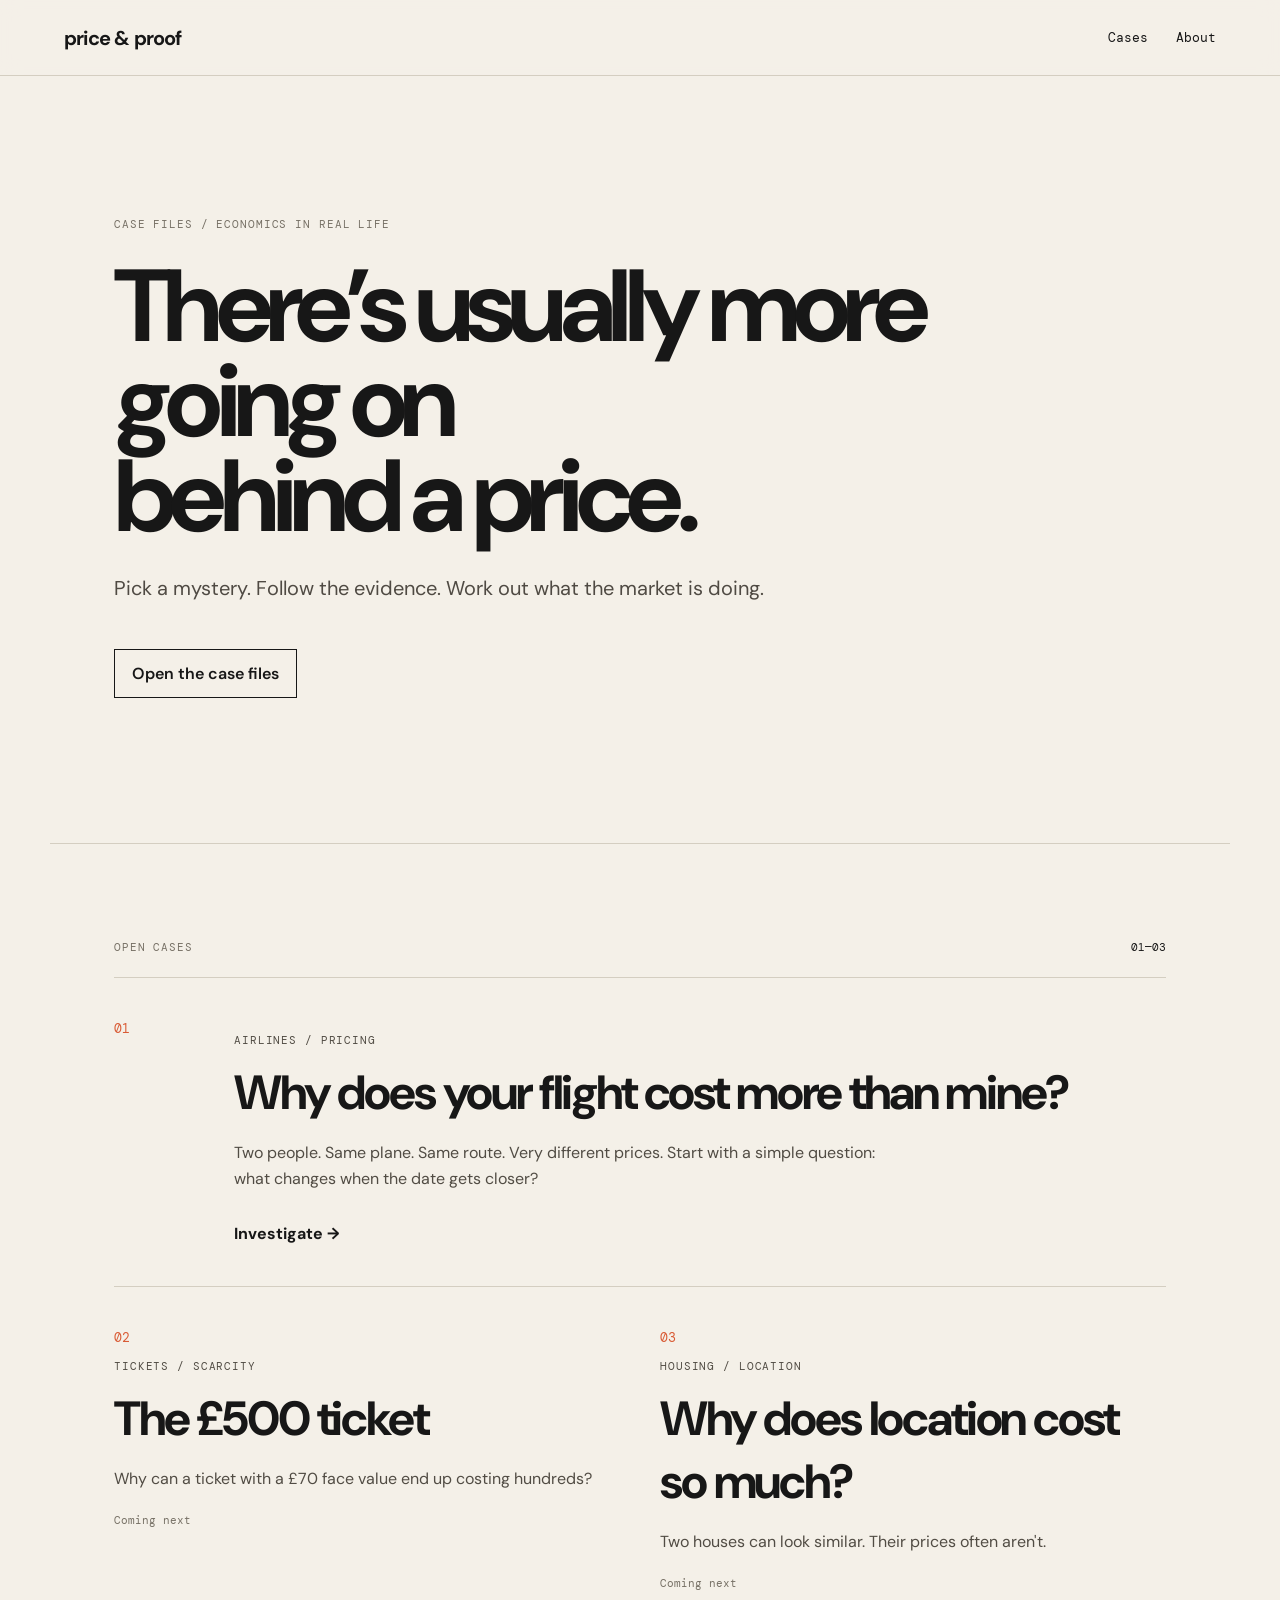
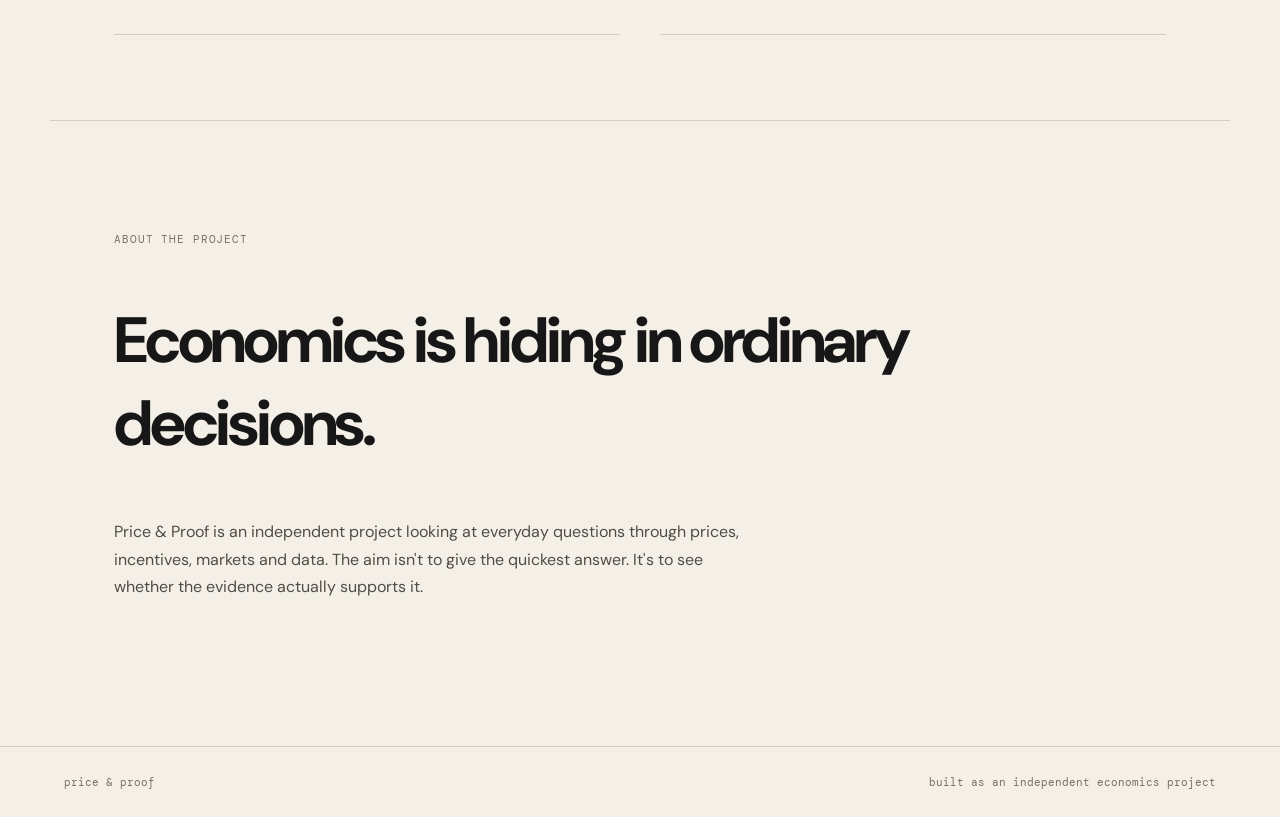
==== index.html @ cdd9c15e "Add files via upload" ====
<!doctype html>
<html lang="en">
<head>
<meta charset="utf-8">
<meta name="viewport" content="width=device-width,initial-scale=1">
<title>Price & Proof</title>
<link rel="stylesheet" href="style.css">
</head>
<body>
<header class="top">
  <a class="brand" href="index.html">price & proof</a>
  <nav><a href="#cases">Cases</a><a href="#about">About</a></nav>
</header>

<main>
<section class="hero">
  <p class="eyebrow">CASE FILES / ECONOMICS IN REAL LIFE</p>
  <h1>There’s usually more going on<br>behind a price.</h1>
  <p class="intro">Pick a mystery. Follow the evidence. Work out what the market is doing.</p>
  <a class="button" href="#cases">Open the case files</a>
</section>

<section id="cases" class="cases">
  <div class="section-head"><p class="eyebrow">OPEN CASES</p><p>01—03</p></div>
  <article class="case featured">
    <div class="case-number">01</div>
    <div>
      <p class="tag">AIRLINES / PRICING</p>
      <h2>Why does your flight cost more than mine?</h2>
      <p>Two people. Same plane. Same route. Very different prices. Start with a simple question: what changes when the date gets closer?</p>
      <a class="text-link" href="case-01.html">Investigate →</a>
    </div>
  </article>
  <div class="grid">
    <article class="case">
      <div class="case-number">02</div><p class="tag">TICKETS / SCARCITY</p>
      <h2>The £500 ticket</h2>
      <p>Why can a ticket with a £70 face value end up costing hundreds?</p>
      <span class="soon">Coming next</span>
    </article>
    <article class="case">
      <div class="case-number">03</div><p class="tag">HOUSING / LOCATION</p>
      <h2>Why does location cost so much?</h2>
      <p>Two houses can look similar. Their prices often aren't.</p>
      <span class="soon">Coming next</span>
    </article>
  </div>
</section>

<section id="about" class="about">
  <p class="eyebrow">ABOUT THE PROJECT</p>
  <h2>Economics is hiding in ordinary decisions.</h2>
  <p>Price & Proof is an independent project looking at everyday questions through prices, incentives, markets and data. The aim isn't to give the quickest answer. It's to see whether the evidence actually supports it.</p>
</section>
</main>

<footer><span>price & proof</span><span>built as an independent economics project</span></footer>
</body>
</html>
---- style.css ----
@import url('https://fonts.googleapis.com/css2?family=DM+Mono:wght@400;500&family=DM+Sans:wght@400;500;600;700&display=swap');
:root{--ink:#171717;--paper:#f4f0e8;--muted:#777166;--line:#d4cec1;--accent:#d95b35}
*{box-sizing:border-box}html{scroll-behavior:smooth}body{margin:0;background:var(--paper);color:var(--ink);font-family:"DM Sans",Arial,sans-serif}a{color:inherit;text-decoration:none}.top{height:76px;border-bottom:1px solid var(--line);display:flex;align-items:center;justify-content:space-between;padding:0 5vw;position:sticky;top:0;background:rgba(244,240,232,.94);backdrop-filter:blur(10px);z-index:5}.brand{font-weight:700;letter-spacing:-.04em;font-size:20px}.top nav{display:flex;gap:28px;font:13px "DM Mono",monospace}.top nav a:hover,.text-link:hover{color:var(--accent)}main{max-width:1180px;margin:auto}.hero{padding:130px 5vw 145px;border-bottom:1px solid var(--line)}.eyebrow{font:11px "DM Mono",monospace;letter-spacing:.08em;text-transform:uppercase;color:var(--muted)}h1{font-size:clamp(48px,8vw,104px);line-height:.93;letter-spacing:-.065em;max-width:1000px;margin:28px 0}.intro{font-size:20px;line-height:1.5;max-width:650px;color:#4f4a43}.button{display:inline-block;margin-top:26px;border:1px solid var(--ink);padding:13px 17px;font-weight:600}.button:hover{background:var(--ink);color:var(--paper)}.cases{padding:85px 5vw}.section-head,.chart-head{display:flex;justify-content:space-between;align-items:center;border-bottom:1px solid var(--line);padding-bottom:12px;font:11px "DM Mono",monospace}.case{padding:42px 0;border-bottom:1px solid var(--line)}.featured{display:grid;grid-template-columns:100px 1fr;gap:20px}.case-number{font:13px "DM Mono",monospace;color:var(--accent)}.tag{font:11px "DM Mono",monospace;color:var(--muted);letter-spacing:.08em}.case h2{font-size:clamp(28px,4vw,48px);letter-spacing:-.045em;margin:12px 0}.case p{max-width:650px;line-height:1.65;color:#514c44}.text-link{display:inline-block;margin-top:14px;font-weight:700}.grid{display:grid;grid-template-columns:1fr 1fr;gap:40px}.soon{font:11px "DM Mono",monospace;color:var(--muted)}.about{border-top:1px solid var(--line);padding:100px 5vw 130px}.about h2{font-size:clamp(34px,5vw,64px);max-width:800px;letter-spacing:-.05em}.about p:last-child{max-width:650px;line-height:1.7;color:#514c44}.case-hero{padding:110px 5vw 80px;border-bottom:1px solid var(--line)}.case-hero h1{max-width:900px}.investigation{padding:70px 5vw}.question{max-width:700px;margin-bottom:55px}.question h2,.split h2,.verdict h2,.limits h2{font-size:clamp(30px,4vw,52px);letter-spacing:-.05em;line-height:1.02}.chart-card{border:1px solid var(--line);padding:25px;margin-bottom:70px}.bars{height:360px;display:flex;align-items:end;gap:5vw;padding:40px 3vw 0;border-bottom:1px solid var(--line)}.bars div{height:100%;flex:1;display:flex;flex-direction:column;justify-content:end;align-items:center;gap:9px}.bars i{display:block;width:55%;background:var(--ink);min-height:25px}.bars b{font:13px "DM Mono",monospace}.bars span{font:10px "DM Mono",monospace;color:var(--muted)}.note{font:11px "DM Mono",monospace;color:var(--muted);margin:18px 0 0}.split{display:grid;grid-template-columns:1fr 1fr;gap:70px;padding:25px 0 80px;border-bottom:1px solid var(--line)}.split p:not(.eyebrow),.verdict p,.limits p{line-height:1.7;color:#514c44}.verdict{padding:90px 0;border-bottom:1px solid var(--line);max-width:800px}.limits{padding:90px 0 50px;max-width:800px}footer{border-top:1px solid var(--line);padding:28px 5vw;display:flex;justify-content:space-between;font:11px "DM Mono",monospace;color:var(--muted)}@media(max-width:700px){.grid,.split{grid-template-columns:1fr}.featured{grid-template-columns:45px 1fr}.bars{gap:12px}.top nav{gap:14px}.hero{padding-top:90px}.bars i{width:70%}}
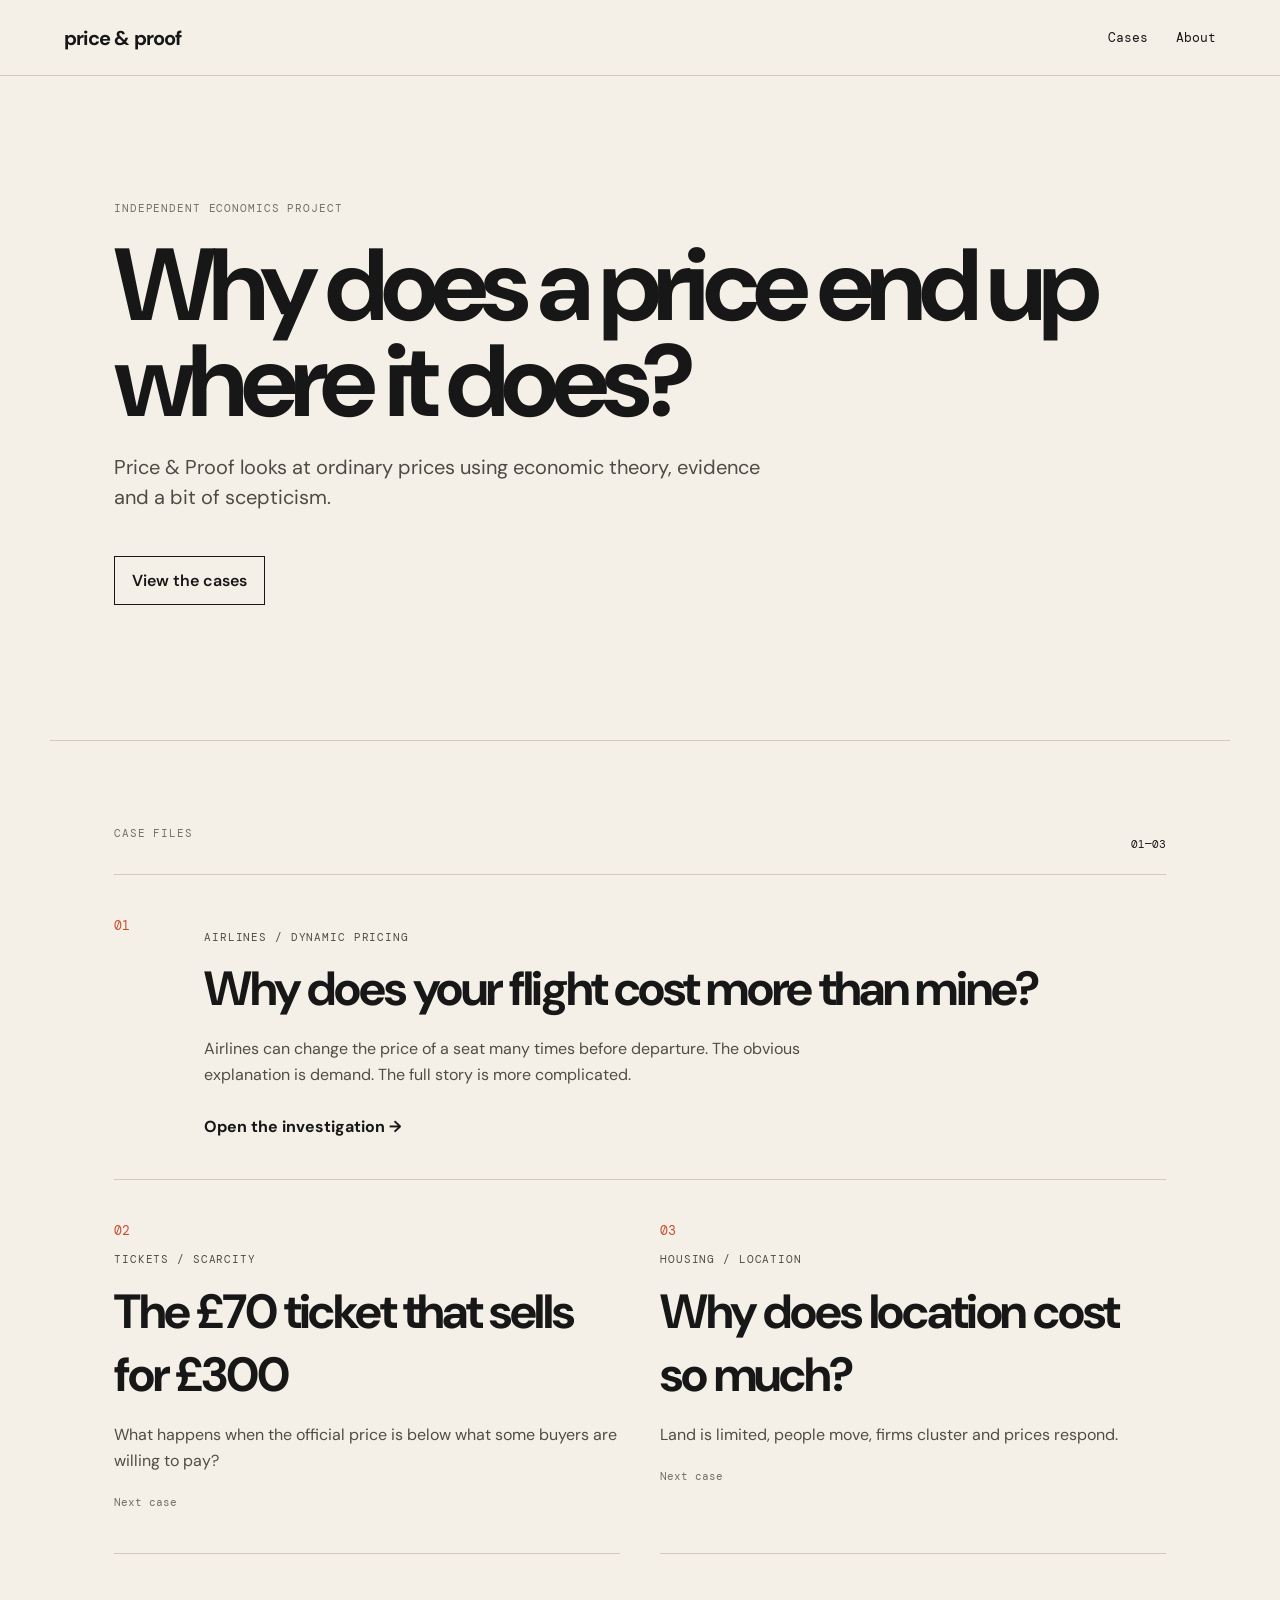
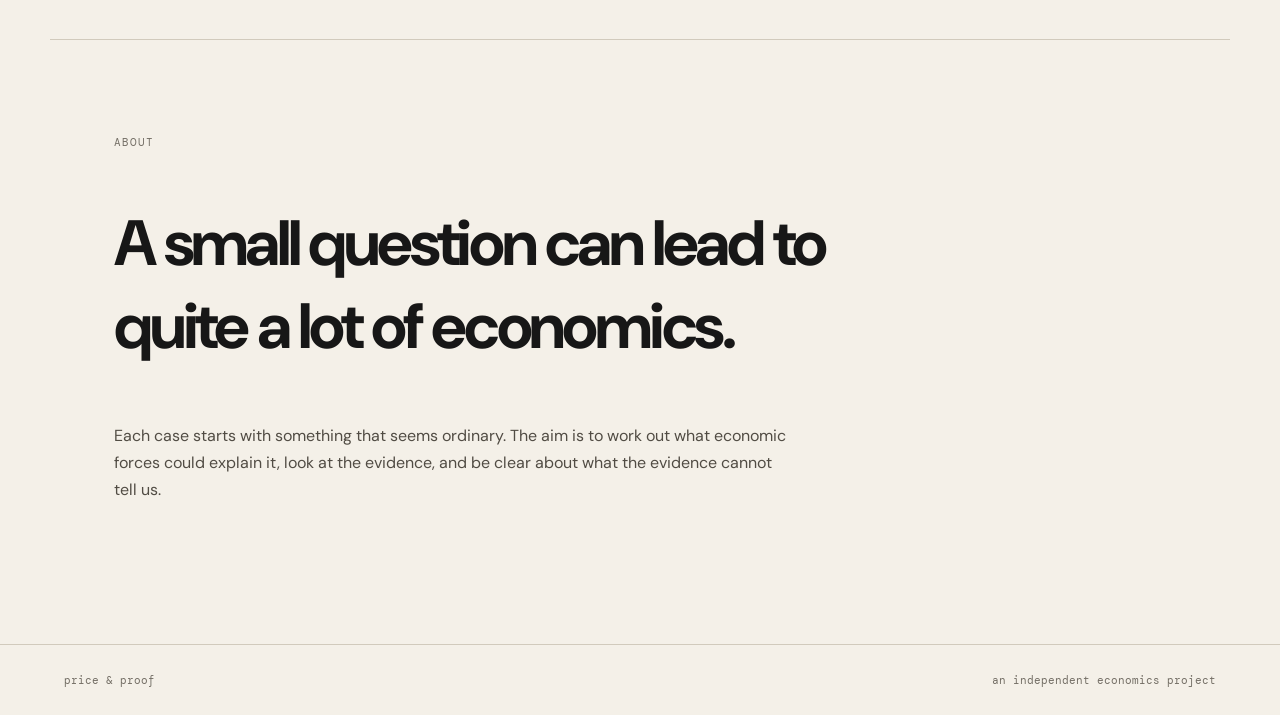
==== commit b6ba0835: "Add files via upload" ====
--- a/index.html
+++ b/index.html
@@ -3,57 +3,61 @@
 <head>
 <meta charset="utf-8">
 <meta name="viewport" content="width=device-width,initial-scale=1">
-<title>Price & Proof</title>
+<title>Price &amp; Proof</title>
 <link rel="stylesheet" href="style.css">
 </head>
 <body>
 <header class="top">
-  <a class="brand" href="index.html">price & proof</a>
+  <a class="brand" href="index.html">price &amp; proof</a>
   <nav><a href="#cases">Cases</a><a href="#about">About</a></nav>
 </header>
 
 <main>
 <section class="hero">
-  <p class="eyebrow">CASE FILES / ECONOMICS IN REAL LIFE</p>
-  <h1>There’s usually more going on<br>behind a price.</h1>
-  <p class="intro">Pick a mystery. Follow the evidence. Work out what the market is doing.</p>
-  <a class="button" href="#cases">Open the case files</a>
+  <p class="eyebrow">INDEPENDENT ECONOMICS PROJECT</p>
+  <h1>Why does a price end up where it does?</h1>
+  <p class="intro">Price &amp; Proof looks at ordinary prices using economic theory, evidence and a bit of scepticism.</p>
+  <a class="button" href="#cases">View the cases</a>
 </section>
 
 <section id="cases" class="cases">
-  <div class="section-head"><p class="eyebrow">OPEN CASES</p><p>01—03</p></div>
+  <div class="section-head"><p class="eyebrow">CASE FILES</p><p>01—03</p></div>
+
   <article class="case featured">
     <div class="case-number">01</div>
     <div>
-      <p class="tag">AIRLINES / PRICING</p>
+      <p class="tag">AIRLINES / DYNAMIC PRICING</p>
       <h2>Why does your flight cost more than mine?</h2>
-      <p>Two people. Same plane. Same route. Very different prices. Start with a simple question: what changes when the date gets closer?</p>
-      <a class="text-link" href="case-01.html">Investigate →</a>
+      <p>Airlines can change the price of a seat many times before departure. The obvious explanation is demand. The full story is more complicated.</p>
+      <a class="text-link" href="case-01.html">Open the investigation →</a>
     </div>
   </article>
+
   <div class="grid">
     <article class="case">
-      <div class="case-number">02</div><p class="tag">TICKETS / SCARCITY</p>
-      <h2>The £500 ticket</h2>
-      <p>Why can a ticket with a £70 face value end up costing hundreds?</p>
-      <span class="soon">Coming next</span>
+      <div class="case-number">02</div>
+      <p class="tag">TICKETS / SCARCITY</p>
+      <h2>The £70 ticket that sells for £300</h2>
+      <p>What happens when the official price is below what some buyers are willing to pay?</p>
+      <span class="soon">Next case</span>
     </article>
     <article class="case">
-      <div class="case-number">03</div><p class="tag">HOUSING / LOCATION</p>
+      <div class="case-number">03</div>
+      <p class="tag">HOUSING / LOCATION</p>
       <h2>Why does location cost so much?</h2>
-      <p>Two houses can look similar. Their prices often aren't.</p>
-      <span class="soon">Coming next</span>
+      <p>Land is limited, people move, firms cluster and prices respond.</p>
+      <span class="soon">Next case</span>
     </article>
   </div>
 </section>
 
 <section id="about" class="about">
-  <p class="eyebrow">ABOUT THE PROJECT</p>
-  <h2>Economics is hiding in ordinary decisions.</h2>
-  <p>Price & Proof is an independent project looking at everyday questions through prices, incentives, markets and data. The aim isn't to give the quickest answer. It's to see whether the evidence actually supports it.</p>
+  <p class="eyebrow">ABOUT</p>
+  <h2>A small question can lead to quite a lot of economics.</h2>
+  <p>Each case starts with something that seems ordinary. The aim is to work out what economic forces could explain it, look at the evidence, and be clear about what the evidence cannot tell us.</p>
 </section>
 </main>
 
-<footer><span>price & proof</span><span>built as an independent economics project</span></footer>
+<footer><span>price &amp; proof</span><span>an independent economics project</span></footer>
 </body>
 </html>
--- a/style.css
+++ b/style.css
@@ -1,3 +1,3 @@
 @import url('https://fonts.googleapis.com/css2?family=DM+Mono:wght@400;500&family=DM+Sans:wght@400;500;600;700&display=swap');
-:root{--ink:#171717;--paper:#f4f0e8;--muted:#777166;--line:#d4cec1;--accent:#d95b35}
-*{box-sizing:border-box}html{scroll-behavior:smooth}body{margin:0;background:var(--paper);color:var(--ink);font-family:"DM Sans",Arial,sans-serif}a{color:inherit;text-decoration:none}.top{height:76px;border-bottom:1px solid var(--line);display:flex;align-items:center;justify-content:space-between;padding:0 5vw;position:sticky;top:0;background:rgba(244,240,232,.94);backdrop-filter:blur(10px);z-index:5}.brand{font-weight:700;letter-spacing:-.04em;font-size:20px}.top nav{display:flex;gap:28px;font:13px "DM Mono",monospace}.top nav a:hover,.text-link:hover{color:var(--accent)}main{max-width:1180px;margin:auto}.hero{padding:130px 5vw 145px;border-bottom:1px solid var(--line)}.eyebrow{font:11px "DM Mono",monospace;letter-spacing:.08em;text-transform:uppercase;color:var(--muted)}h1{font-size:clamp(48px,8vw,104px);line-height:.93;letter-spacing:-.065em;max-width:1000px;margin:28px 0}.intro{font-size:20px;line-height:1.5;max-width:650px;color:#4f4a43}.button{display:inline-block;margin-top:26px;border:1px solid var(--ink);padding:13px 17px;font-weight:600}.button:hover{background:var(--ink);color:var(--paper)}.cases{padding:85px 5vw}.section-head,.chart-head{display:flex;justify-content:space-between;align-items:center;border-bottom:1px solid var(--line);padding-bottom:12px;font:11px "DM Mono",monospace}.case{padding:42px 0;border-bottom:1px solid var(--line)}.featured{display:grid;grid-template-columns:100px 1fr;gap:20px}.case-number{font:13px "DM Mono",monospace;color:var(--accent)}.tag{font:11px "DM Mono",monospace;color:var(--muted);letter-spacing:.08em}.case h2{font-size:clamp(28px,4vw,48px);letter-spacing:-.045em;margin:12px 0}.case p{max-width:650px;line-height:1.65;color:#514c44}.text-link{display:inline-block;margin-top:14px;font-weight:700}.grid{display:grid;grid-template-columns:1fr 1fr;gap:40px}.soon{font:11px "DM Mono",monospace;color:var(--muted)}.about{border-top:1px solid var(--line);padding:100px 5vw 130px}.about h2{font-size:clamp(34px,5vw,64px);max-width:800px;letter-spacing:-.05em}.about p:last-child{max-width:650px;line-height:1.7;color:#514c44}.case-hero{padding:110px 5vw 80px;border-bottom:1px solid var(--line)}.case-hero h1{max-width:900px}.investigation{padding:70px 5vw}.question{max-width:700px;margin-bottom:55px}.question h2,.split h2,.verdict h2,.limits h2{font-size:clamp(30px,4vw,52px);letter-spacing:-.05em;line-height:1.02}.chart-card{border:1px solid var(--line);padding:25px;margin-bottom:70px}.bars{height:360px;display:flex;align-items:end;gap:5vw;padding:40px 3vw 0;border-bottom:1px solid var(--line)}.bars div{height:100%;flex:1;display:flex;flex-direction:column;justify-content:end;align-items:center;gap:9px}.bars i{display:block;width:55%;background:var(--ink);min-height:25px}.bars b{font:13px "DM Mono",monospace}.bars span{font:10px "DM Mono",monospace;color:var(--muted)}.note{font:11px "DM Mono",monospace;color:var(--muted);margin:18px 0 0}.split{display:grid;grid-template-columns:1fr 1fr;gap:70px;padding:25px 0 80px;border-bottom:1px solid var(--line)}.split p:not(.eyebrow),.verdict p,.limits p{line-height:1.7;color:#514c44}.verdict{padding:90px 0;border-bottom:1px solid var(--line);max-width:800px}.limits{padding:90px 0 50px;max-width:800px}footer{border-top:1px solid var(--line);padding:28px 5vw;display:flex;justify-content:space-between;font:11px "DM Mono",monospace;color:var(--muted)}@media(max-width:700px){.grid,.split{grid-template-columns:1fr}.featured{grid-template-columns:45px 1fr}.bars{gap:12px}.top nav{gap:14px}.hero{padding-top:90px}.bars i{width:70%}}
+:root{--ink:#171717;--paper:#f4f0e8;--muted:#746f66;--line:#d1cabc;--accent:#c64f2f;--soft:#e9e3d8}
+*{box-sizing:border-box}html{scroll-behavior:smooth}body{margin:0;background:var(--paper);color:var(--ink);font-family:"DM Sans",Arial,sans-serif}a{color:inherit;text-decoration:none}.top{height:76px;border-bottom:1px solid var(--line);display:flex;align-items:center;justify-content:space-between;padding:0 5vw;position:sticky;top:0;background:rgba(244,240,232,.95);backdrop-filter:blur(8px);z-index:5}.brand{font-weight:700;letter-spacing:-.04em;font-size:20px}.top nav{display:flex;gap:28px;font:13px "DM Mono",monospace}.top nav a:hover,.text-link:hover{color:var(--accent)}main{max-width:1180px;margin:auto}.hero{padding:125px 5vw 135px;border-bottom:1px solid var(--line)}.eyebrow{font:11px "DM Mono",monospace;letter-spacing:.08em;text-transform:uppercase;color:var(--muted);margin:0 0 14px}h1{font-size:clamp(48px,8vw,104px);line-height:.94;letter-spacing:-.065em;max-width:1000px;margin:22px 0}.intro{font-size:20px;line-height:1.5;max-width:670px;color:#4f4a43}.button{display:inline-block;margin-top:24px;border:1px solid var(--ink);padding:13px 17px;font-weight:600}.button:hover{background:var(--ink);color:var(--paper)}.cases{padding:85px 5vw}.section-head,.chart-head{display:flex;justify-content:space-between;border-bottom:1px solid var(--line);padding-bottom:12px;font:11px "DM Mono",monospace}.case{padding:42px 0;border-bottom:1px solid var(--line)}.featured{display:grid;grid-template-columns:70px 1fr;gap:20px}.case-number{font:13px "DM Mono",monospace;color:var(--accent)}.tag{font:11px "DM Mono",monospace;color:var(--muted);letter-spacing:.08em}.case h2{font-size:clamp(28px,4vw,48px);letter-spacing:-.045em;margin:10px 0}.case p{max-width:680px;line-height:1.65;color:#514c44}.text-link{display:inline-block;margin-top:12px;font-weight:700}.grid{display:grid;grid-template-columns:1fr 1fr;gap:40px}.soon{font:11px "DM Mono",monospace;color:var(--muted)}.about{border-top:1px solid var(--line);padding:95px 5vw 125px}.about h2{font-size:clamp(34px,5vw,64px);max-width:800px;letter-spacing:-.05em}.about p:last-child{max-width:680px;line-height:1.7;color:#514c44}.case-hero{padding:105px 5vw 80px;border-bottom:1px solid var(--line)}.case-hero h1{max-width:920px}.investigation{padding:65px 5vw}.box{max-width:820px;background:var(--soft);padding:28px 30px;margin-bottom:75px}.box p:last-child{font-size:19px;line-height:1.6;margin-bottom:0}.content{max-width:820px;padding:10px 0 70px}.content h2,.verdict h2,.limits h2{font-size:clamp(30px,4vw,52px);letter-spacing:-.05em;line-height:1.04;margin:0 0 20px}.content p{line-height:1.75;color:#514c44}.twocol{display:grid;grid-template-columns:1fr 1fr;gap:40px;margin:30px 0}.twocol h3{font-size:20px;margin-bottom:8px}.interactive{border:1px solid var(--line);padding:28px;margin-top:28px}.interactive label{display:block;margin-bottom:20px}.interactive input{width:100%;accent-color:var(--accent)}.results{display:grid;grid-template-columns:repeat(3,1fr);border-top:1px solid var(--line);margin-top:30px}.results div{padding:22px 12px 5px;border-right:1px solid var(--line)}.results div:last-child{border-right:0}.results span{display:block;font:10px "DM Mono",monospace;color:var(--muted);margin-bottom:8px}.results strong{font-size:24px}.small{font-size:12px!important;color:var(--muted)!important}.verdict{max-width:820px;padding:80px 0;border-top:1px solid var(--line);border-bottom:1px solid var(--line)}.verdict p{line-height:1.75;color:#514c44}.limits{max-width:820px;padding:75px 0}.limits li{margin:13px 0;line-height:1.6;color:#514c44}.sources{max-width:820px;padding:25px 0 65px;border-top:1px solid var(--line)}.sources li{margin:14px 0;line-height:1.55;color:#514c44}.sources a{text-decoration:underline}footer{border-top:1px solid var(--line);padding:28px 5vw;display:flex;justify-content:space-between;font:11px "DM Mono",monospace;color:var(--muted)}@media(max-width:700px){.grid,.twocol,.results{grid-template-columns:1fr}.featured{grid-template-columns:45px 1fr}.results div{border-right:0;border-bottom:1px solid var(--line)}.top nav{gap:14px}.hero{padding-top:90px}}
